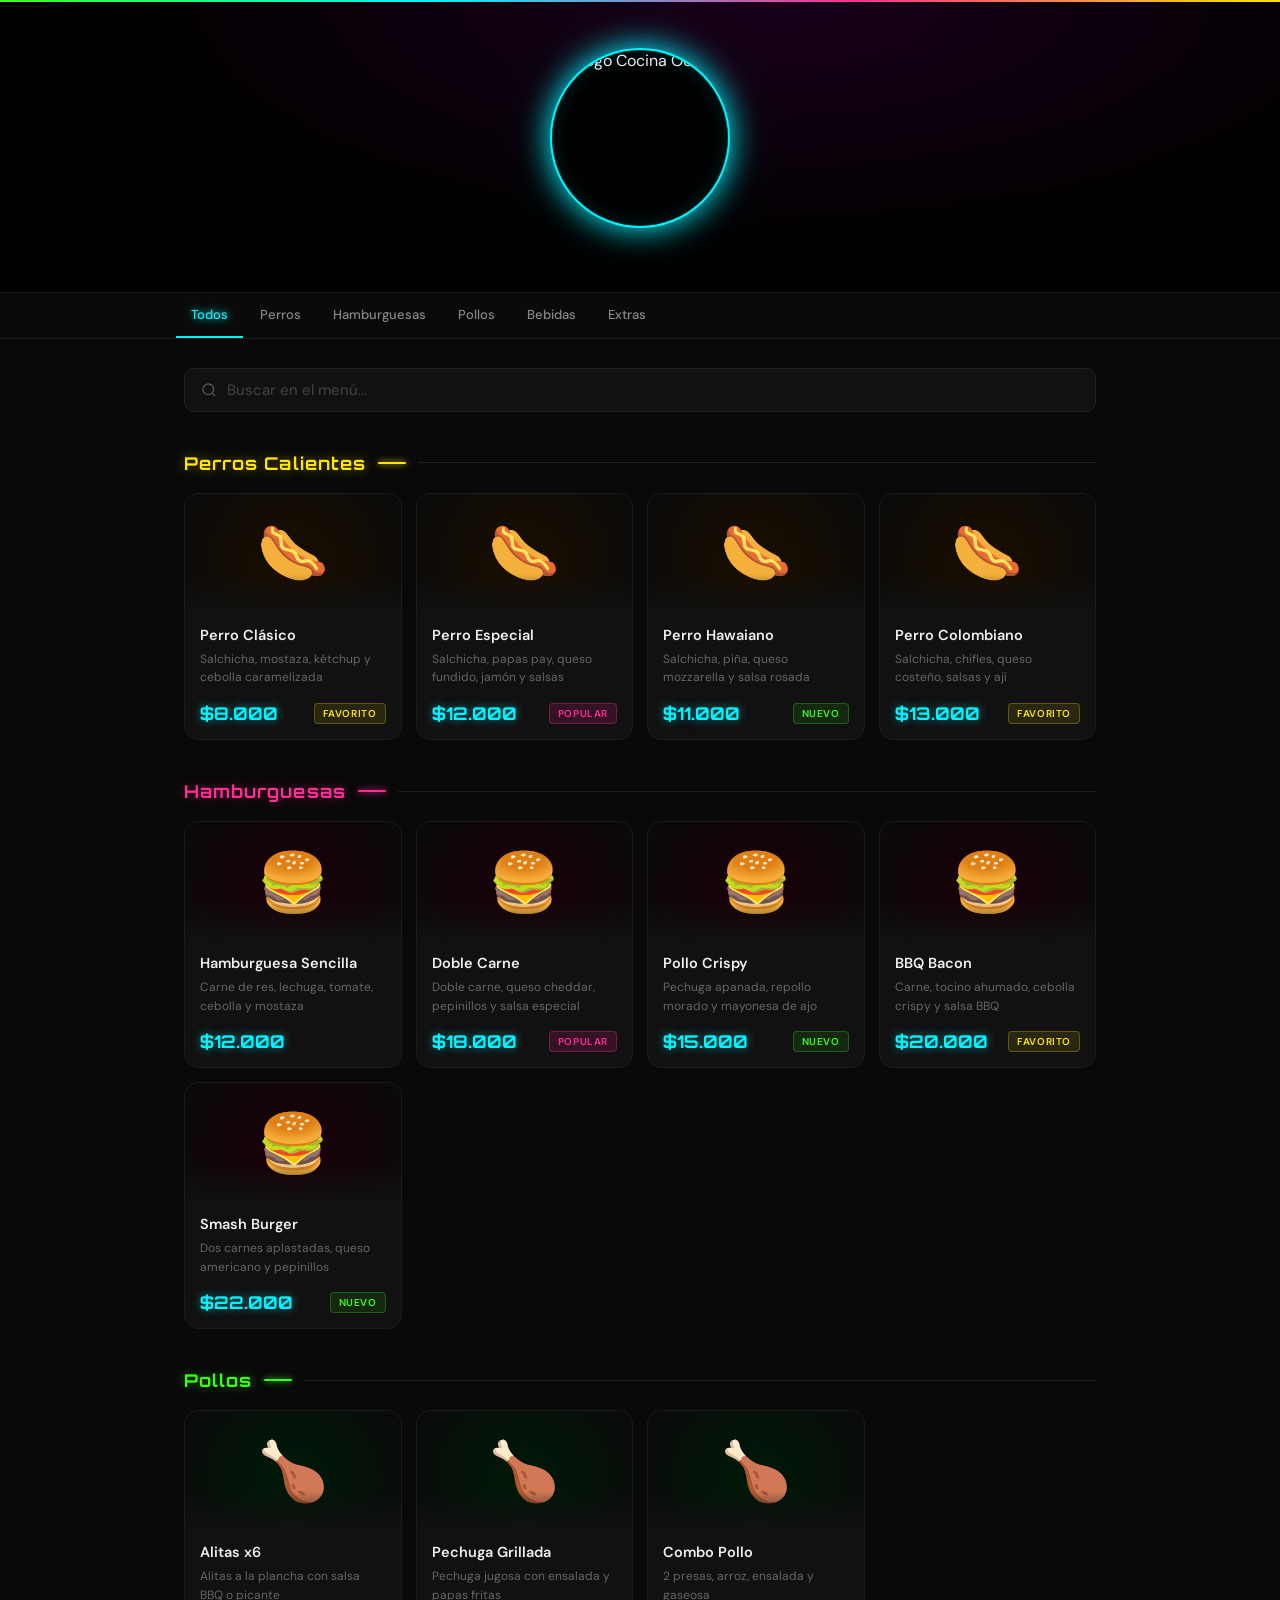
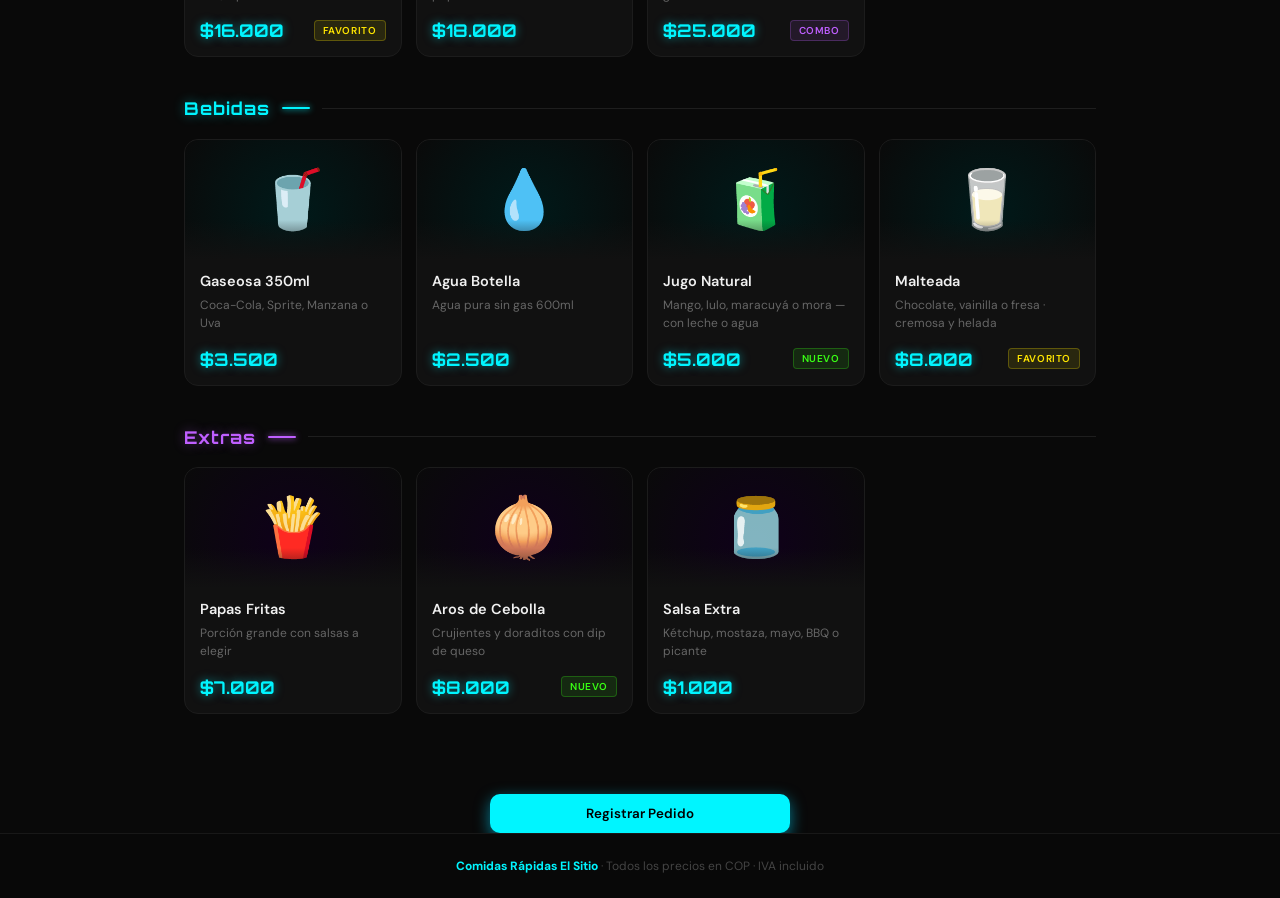
==== index.html @ 8270b906 "Add files via upload" ====
<!DOCTYPE html>
<html lang="es">
<head>
<meta charset="UTF-8"/>
<meta name="viewport" content="width=device-width, initial-scale=1.0"/>
<title>Comidas Rápidas El Sitio</title>
<link href="https://fonts.googleapis.com/css2?family=Orbitron:wght@700;900&family=DM+Sans:wght@400;500;600&display=swap" rel="stylesheet"/>
<style>
*,*::before,*::after{box-sizing:border-box;margin:0;padding:0;}
:root{
--bg:#090909;
--card:#111111;
--card2:#161616;
--green:#39FF14;
--cyan:#00F5FF;
--pink:#FF2D95;
--yellow:#FFE600;
--white:#F0F0F0;
--muted:#888;
--border:#222;
}
body{
font-family:'DM Sans',sans-serif;
background:var(--bg);
color:var(--white);
min-height:100vh;
}
/* ── HERO ── */
header{
background:radial-gradient(ellipse at 60% 0%,#1a001a 0%,#000 60%);
padding:3rem 2rem 2.5rem;
text-align:center;
position:relative;
overflow:hidden;
border-bottom:1px solid #1a1a1a;
}
header::before{
content:'';
position:absolute;
top:0;left:0;right:0;
height:2px;
background:linear-gradient(90deg,var(--green),var(--cyan),var(--pink),var(--yellow));
}
/* LOGO CIRCLE */
.logo-wrap{
width:180px;height:180px;
border-radius:50%;
background:#000;
border:2.5px solid var(--cyan);
box-shadow:0 0 30px var(--cyan),0 0 60px rgba(0,245,255,.15),inset 0 0 30px rgba(0,245,255,.05);
margin:0 auto 1.5rem;
display:flex;align-items:center;justify-content:center;
position:relative;
overflow:hidden;
}
.logo-wrap::after{
content:'';
position:absolute;inset:0;
border-radius:50%;
border:1px solid rgba(0,245,255,.2);
box-shadow:inset 0 0 20px rgba(0,245,255,.08);
}
.logo-inner{
padding:18px;
text-align:center;
}
.logo-top{
font-family:'Orbitron',sans-serif;
font-size:.6rem;
letter-spacing:.18em;
text-transform:uppercase;
color:var(--green);
text-shadow:0 0 8px var(--green);
line-height:1.4;
}
.logo-rapidas{
font-family:'Orbitron',sans-serif;
font-size:.6rem;
letter-spacing:.15em;
color:var(--cyan);
text-shadow:0 0 8px var(--cyan);
}
.logo-main{
font-family:'Orbitron',sans-serif;
font-size:1.15rem;
font-weight:900;
color:var(--pink);
text-shadow:0 0 12px var(--pink),0 0 24px rgba(255,45,149,.4);
letter-spacing:.04em;
line-height:1.2;
margin-top:4px;
}
.logo-burger{font-size:1.5rem;margin-top:2px;}
.hero-tagline{
font-size:13px;
color:var(--muted);
letter-spacing:.1em;
text-transform:uppercase;
margin-bottom:1rem;
}
.hero-tagline span{color:var(--yellow);text-shadow:0 0 8px var(--yellow);}
.neon-line{
width:120px;height:2px;
background:linear-gradient(90deg,transparent,var(--cyan),transparent);
box-shadow:0 0 8px var(--cyan);
margin:.8rem auto;
}
/* ── NAV ── */
nav{
background:#0a0a0a;
border-bottom:1px solid #1d1d1d;
position:sticky;top:0;z-index:100;
}
.nav-inner{
max-width:960px;margin:0 auto;
padding:0 1rem;
display:flex;gap:2px;
overflow-x:auto;scrollbar-width:none;
}
.nav-inner::-webkit-scrollbar{display:none;}
.filter-btn{
flex-shrink:0;
background:none;border:none;
color:var(--muted);
font-family:'DM Sans',sans-serif;
font-size:13px;font-weight:500;
padding:13px 15px;
cursor:pointer;
border-bottom:2px solid transparent;
transition:all .2s;white-space:nowrap;
}
.filter-btn:hover{color:var(--white);}
.filter-btn.active{color:var(--cyan);border-bottom-color:var(--cyan);text-shadow:0 0 8px var(--cyan);}
/* ── SEARCH ── */
.search-wrap{
max-width:960px;margin:1.8rem auto 0;padding:0 1.5rem;
}
.search-box{
display:flex;align-items:center;gap:10px;
background:var(--card);
border:1px solid #222;
border-radius:10px;padding:11px 16px;
transition:border-color .2s;
}
.search-box:focus-within{border-color:var(--cyan);box-shadow:0 0 12px rgba(0,245,255,.1);}
.search-box svg{color:#555;flex-shrink:0;}
.search-box input{
border:none;outline:none;
background:transparent;
font-family:'DM Sans',sans-serif;
font-size:15px;color:var(--white);width:100%;
}
.search-box input::placeholder{color:#444;}
/* ── MAIN ── */
.main{
max-width:960px;margin:1.5rem auto 5rem;padding:0 1.5rem;
}
.section-title{
font-family:'Orbitron',sans-serif;
font-size:1.1rem;font-weight:700;
letter-spacing:.06em;
color:var(--white);
margin:2.5rem 0 1.2rem;
display:flex;align-items:center;gap:12px;
}
.section-title::after{content:'';flex:1;height:1px;background:#1e1e1e;}
.section-title .line-accent{
display:inline-block;width:28px;height:2px;
box-shadow:0 0 6px currentColor;
border-radius:2px;
}
.grid{
display:grid;
grid-template-columns:repeat(auto-fill,minmax(210px,1fr));
gap:14px;
}
/* ── CARD ── */
.card{
background:var(--card);
border:1px solid #1c1c1c;
border-radius:14px;
overflow:hidden;
display:flex;flex-direction:column;
transition:transform .2s,border-color .25s,box-shadow .25s;
animation:fadeUp .4s ease both;
}
.card:hover{
transform:translateY(-5px);
border-color:#333;
box-shadow:0 16px 40px rgba(0,0,0,.5);
}
.card-img{
height:120px;
display:flex;align-items:center;justify-content:center;
font-size:3.6rem;
user-select:none;
position:relative;
overflow:hidden;
}
.card-img::after{
content:'';
position:absolute;bottom:0;left:0;right:0;height:40px;
background:linear-gradient(transparent,var(--card));
}
/* categoría → color del glow y acento */
.cat-perro .card-img{background:radial-gradient(circle at 50% 60%,#1a0f00,#0a0a0a);}
.cat-perro .card:hover{border-color:#FFB300;box-shadow:0 16px 40px rgba(255,179,0,.08);}
.cat-perro .cat-dot,.cat-perro .section-title .line-accent{background:var(--yellow);color:var(--yellow);}
.cat-perro .section-title{color:var(--yellow);text-shadow:0 0 12px rgba(255,230,0,.4);}
.cat-hamburguesa .card-img{background:radial-gradient(circle at 50% 60%,#1a0008,#0a0a0a);}
.cat-hamburguesa .card:hover{border-color:var(--pink);box-shadow:0 16px 40px rgba(255,45,149,.08);}
.cat-hamburguesa .section-title{color:var(--pink);text-shadow:0 0 12px rgba(255,45,149,.4);}
.cat-hamburguesa .section-title .line-accent{background:var(--pink);color:var(--pink);}
.cat-pollo .card-img{background:radial-gradient(circle at 50% 60%,#001a08,#0a0a0a);}
.cat-pollo .card:hover{border-color:var(--green);box-shadow:0 16px 40px rgba(57,255,20,.08);}
.cat-pollo .section-title{color:var(--green);text-shadow:0 0 12px rgba(57,255,20,.4);}
.cat-pollo .section-title .line-accent{background:var(--green);color:var(--green);}
.cat-bebida .card-img{background:radial-gradient(circle at 50% 60%,#001a1a,#0a0a0a);}
.cat-bebida .card:hover{border-color:var(--cyan);box-shadow:0 16px 40px rgba(0,245,255,.08);}
.cat-bebida .section-title{color:var(--cyan);text-shadow:0 0 12px rgba(0,245,255,.4);}
.cat-bebida .section-title .line-accent{background:var(--cyan);color:var(--cyan);}
.cat-extra .card-img{background:radial-gradient(circle at 50% 60%,#0f001a,#0a0a0a);}
.cat-extra .card:hover{border-color:#bf5fff;box-shadow:0 16px 40px rgba(191,95,255,.08);}
.cat-extra .section-title{color:#bf5fff;text-shadow:0 0 12px rgba(191,95,255,.4);}
.cat-extra .section-title .line-accent{background:#bf5fff;color:#bf5fff;}
.card-body{padding:12px 15px 15px;flex:1;display:flex;flex-direction:column;gap:5px;}
.card-name{font-weight:600;font-size:14.5px;color:var(--white);line-height:1.3;}
.card-desc{font-size:12px;color:#666;line-height:1.55;flex:1;}
.card-footer{display:flex;align-items:center;justify-content:space-between;margin-top:10px;}
.card-price{
font-family:'Orbitron',sans-serif;
font-size:1.1rem;font-weight:700;
color:var(--cyan);
text-shadow:0 0 10px rgba(0,245,255,.5);
}
.card-tag{
font-size:10px;font-weight:600;
padding:3px 8px;border-radius:4px;
letter-spacing:.06em;text-transform:uppercase;
}
.tag-hot {background:rgba(255,45,149,.15);color:var(--pink);border:1px solid rgba(255,45,149,.3);}
.tag-new {background:rgba(57,255,20,.1);color:var(--green);border:1px solid rgba(57,255,20,.25);}
.tag-best{background:rgba(255,230,0,.1);color:var(--yellow);border:1px solid rgba(255,230,0,.25);}
.tag-combo{background:rgba(191,95,255,.1);color:#bf5fff;border:1px solid rgba(191,95,255,.25);}
/* ── EMPTY ── */
.empty{display:none;text-align:center;padding:4rem 1rem;}
.empty p{margin-top:8px;font-size:14px;color:var(--muted);}
/* ── FOOTER ── */
footer{
background:#080808;
border-top:1px solid #181818;
text-align:center;
padding:1.5rem;
font-size:12px;color:#444;
}
footer strong{color:var(--cyan);}
@keyframes fadeUp{
from{opacity:0;transform:translateY(14px);}
to{opacity:1;transform:translateY(0);}
}
</style>
</head>
<body>
<!-- HERO -->
<header>
<img src="logo.png" alt="Logo Cocina Oculta" width = "120" class="logo-wrap">
</header>
<!-- FILTROS -->
<nav>
<div class="nav-inner">
<button class="filter-btn active" data-cat="todos">Todos</button>
<button class="filter-btn" data-cat="perro">Perros</button>
<button class="filter-btn" data-cat="hamburguesa">Hamburguesas</button>
<button class="filter-btn" data-cat="pollo">Pollos</button>
<button class="filter-btn" data-cat="bebida">Bebidas</button>
<button class="filter-btn" data-cat="extra">Extras</button>
</div>
</nav>
<!-- BUSCADOR -->
<div class="search-wrap">
<div class="search-box">
<svg width="16" height="16" viewBox="0 0 24 24" fill="none" stroke="currentColor" stroke-width="2"><circle cx="11" cy="11" r="8"/><path d="m21 21-4.35-4.35"/></svg>
<input id="searchInput" type="text" placeholder="Buscar en el menú..."/>
</div>
</div>
<main class="main" id="menuMain"></main>
<div class="empty" id="emptyState"><div style="font-size:3rem">😕</div><p id="emptyMsg"></p></div>
<div class="pedido" style="
display: flex;
justify-content: center;
margin: 0 auto;
background-color: #00F5FF;
padding: 3px;
border-radius: 10px;
width: 300px;
box-shadow: 0 5px 15px rgba(3, 197, 231, 0.63);">
<input type="button" value="Registrar Pedido" onclick="window.location.href='pedido.html'" style="
background: #00F5FF;
border: none;
color: #000;
font-weight: 600;
padding: 8px 20px;
cursor: pointer;
font-family: 'DM Sans', sans-serif;
width: 100%;
border-radius: 8px;
">
</div>
<footer><strong>Comidas Rápidas El Sitio</strong> · Todos los precios en COP · IVA incluido</footer>
<script>
const productos = [
{cat:"perro", nombre:"Perro Clásico", desc:"Salchicha, mostaza, kétchup y cebolla caramelizada", precio:8000, emoji:"🌭", tag:"best"},
{cat:"perro", nombre:"Perro Especial", desc:"Salchicha, papas pay, queso fundido, jamón y salsas", precio:12000, emoji:"🌭", tag:"hot"},
{cat:"perro", nombre:"Perro Hawaiano", desc:"Salchicha, piña, queso mozzarella y salsa rosada", precio:11000, emoji:"🌭", tag:"new"},
{cat:"perro", nombre:"Perro Colombiano", desc:"Salchicha, chifles, queso costeño, salsas y ají", precio:13000, emoji:"🌭", tag:"best"},
{cat:"hamburguesa", nombre:"Hamburguesa Sencilla", desc:"Carne de res, lechuga, tomate, cebolla y mostaza", precio:12000, emoji:"🍔", tag:""},
{cat:"hamburguesa", nombre:"Doble Carne", desc:"Doble carne, queso cheddar, pepinillos y salsa especial",precio:18000, emoji:"🍔", tag:"hot"},
{cat:"hamburguesa", nombre:"Pollo Crispy", desc:"Pechuga apanada, repollo morado y mayonesa de ajo", precio:15000, emoji:"🍔", tag:"new"},
{cat:"hamburguesa", nombre:"BBQ Bacon", desc:"Carne, tocino ahumado, cebolla crispy y salsa BBQ", precio:20000, emoji:"🍔", tag:"best"},
{cat:"hamburguesa", nombre:"Smash Burger", desc:"Dos carnes aplastadas, queso americano y pepinillos", precio:22000, emoji:"🍔", tag:"new"},
{cat:"pollo", nombre:"Alitas x6", desc:"Alitas a la plancha con salsa BBQ o picante", precio:16000, emoji:"🍗", tag:"best"},
{cat:"pollo", nombre:"Pechuga Grillada", desc:"Pechuga jugosa con ensalada y papas fritas", precio:18000, emoji:"🍗", tag:""},
{cat:"pollo", nombre:"Combo Pollo", desc:"2 presas, arroz, ensalada y gaseosa", precio:25000, emoji:"🍗", tag:"combo"},
{cat:"bebida", nombre:"Gaseosa 350ml", desc:"Coca-Cola, Sprite, Manzana o Uva", precio:3500, emoji:"🥤", tag:""},
{cat:"bebida", nombre:"Agua Botella", desc:"Agua pura sin gas 600ml", precio:2500, emoji:"💧", tag:""},
{cat:"bebida", nombre:"Jugo Natural", desc:"Mango, lulo, maracuyá o mora — con leche o agua", precio:5000, emoji:"🧃", tag:"new"},
{cat:"bebida", nombre:"Malteada", desc:"Chocolate, vainilla o fresa · cremosa y helada", precio:8000, emoji:"🥛", tag:"best"},
{cat:"extra", nombre:"Papas Fritas", desc:"Porción grande con salsas a elegir", precio:7000, emoji:"🍟", tag:""},
{cat:"extra", nombre:"Aros de Cebolla", desc:"Crujientes y doraditos con dip de queso", precio:8000, emoji:"🧅", tag:"new"},
{cat:"extra", nombre:"Salsa Extra", desc:"Kétchup, mostaza, mayo, BBQ o picante", precio:1000, emoji:"🫙", tag:""},
];
const catMeta={
perro: {label:"Perros Calientes"},
hamburguesa:{label:"Hamburguesas"},
pollo: {label:"Pollos"},
bebida: {label:"Bebidas"},
extra: {label:"Extras"},
};
const tagLabels={hot:"Popular",new:"Nuevo",best:"Favorito",combo:"Combo"};
function fmt(n){return"$"+n.toLocaleString("es-CO");}
function highlight(text,q){
if(!q)return text;
const re=new RegExp(`(${q.replace(/[.*+?^${}()|[\]\\]/g,"\\$&")})`,"gi");
return text.replace(re,'<mark style="background:#FFE600;color:#000;border-radius:2px;padding:0 2px;">$1</mark>');
}
function renderMenu(lista,query){
const main=document.getElementById("menuMain");
const empty=document.getElementById("emptyState");
main.innerHTML="";
if(!lista.length){
empty.style.display="block";
document.getElementById("emptyMsg").textContent=query?`No encontramos "${query}" en el menú.`:"Sin productos.";
return;
}
empty.style.display="none";
const grupos={};
lista.forEach(p=>{if(!grupos[p.cat])grupos[p.cat]=[];grupos[p.cat].push(p);});
let delay=0;
Object.keys(grupos).forEach(cat=>{
const sec=document.createElement("div");
sec.className=`cat-${cat}`;
const title=document.createElement("h2");
title.className="section-title";
title.innerHTML=`${catMeta[cat].label}<span class="line-accent"></span>`;
sec.appendChild(title);
const grid=document.createElement("div");
grid.className="grid";
grupos[cat].forEach(p=>{
const card=document.createElement("div");
card.className="card";
card.style.animationDelay=(delay*55)+"ms";
delay++;
const tagHtml=p.tag&&tagLabels[p.tag]?`<span class="card-tag tag-${p.tag}">${tagLabels[p.tag]}</span>`:"";
card.innerHTML=`
<div class="card-img">${p.emoji}</div>
<div class="card-body">
<div class="card-name">${highlight(p.nombre,query)}</div>
<div class="card-desc">${p.desc}</div>
<div class="card-footer">
<span class="card-price">${fmt(p.precio)}</span>
${tagHtml}
</div>
</div>`;
grid.appendChild(card);
});
sec.appendChild(grid);
main.appendChild(sec);
});
}
let currentCat="todos",currentQuery="";
function applyFilters(){
let lista=productos;
if(currentCat!=="todos")lista=lista.filter(p=>p.cat===currentCat);
if(currentQuery)lista=lista.filter(p=>
p.nombre.toLowerCase().includes(currentQuery)||
p.desc.toLowerCase().includes(currentQuery)
);
renderMenu(lista,currentQuery);
}
document.querySelectorAll(".filter-btn").forEach(btn=>{
btn.addEventListener("click",()=>{
document.querySelectorAll(".filter-btn").forEach(b=>b.classList.remove("active"));
btn.classList.add("active");
currentCat=btn.dataset.cat;
applyFilters();
});
});
document.getElementById("searchInput").addEventListener("input",function(){
currentQuery=this.value.trim().toLowerCase();
applyFilters();
});
applyFilters();
</script>
</body>
</html>
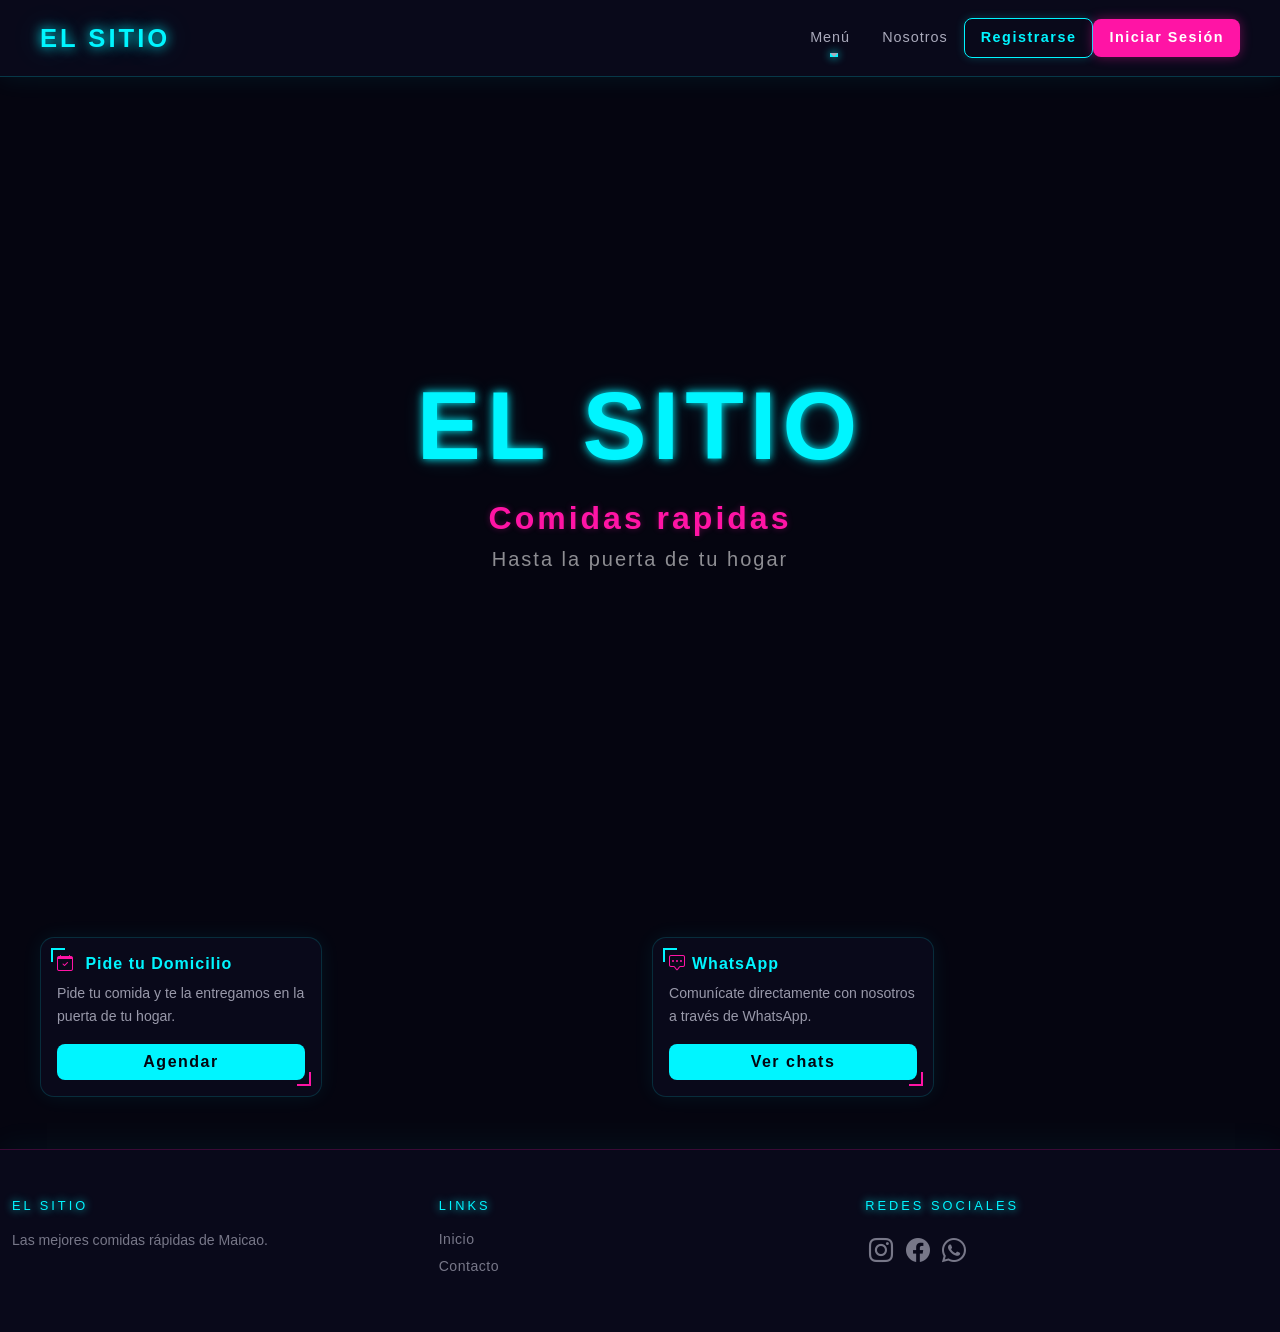
==== commit 6217e074: "Add files via upload" ====
--- a/index.html
+++ b/index.html
@@ -1,415 +1,145 @@
 <!DOCTYPE html>
-<html lang="es">
+<html lang="en">
 <head>
-<meta charset="UTF-8"/>
-<meta name="viewport" content="width=device-width, initial-scale=1.0"/>
-<title>Comidas Rápidas El Sitio</title>
-<link href="https://fonts.googleapis.com/css2?family=Orbitron:wght@700;900&family=DM+Sans:wght@400;500;600&display=swap" rel="stylesheet"/>
-<style>
-*,*::before,*::after{box-sizing:border-box;margin:0;padding:0;}
-:root{
---bg:#090909;
---card:#111111;
---card2:#161616;
---green:#39FF14;
---cyan:#00F5FF;
---pink:#FF2D95;
---yellow:#FFE600;
---white:#F0F0F0;
---muted:#888;
---border:#222;
-}
-body{
-font-family:'DM Sans',sans-serif;
-background:var(--bg);
-color:var(--white);
-min-height:100vh;
-}
-/* ── HERO ── */
-header{
-background:radial-gradient(ellipse at 60% 0%,#1a001a 0%,#000 60%);
-padding:3rem 2rem 2.5rem;
-text-align:center;
-position:relative;
-overflow:hidden;
-border-bottom:1px solid #1a1a1a;
-}
-header::before{
-content:'';
-position:absolute;
-top:0;left:0;right:0;
-height:2px;
-background:linear-gradient(90deg,var(--green),var(--cyan),var(--pink),var(--yellow));
-}
-/* LOGO CIRCLE */
-.logo-wrap{
-width:180px;height:180px;
-border-radius:50%;
-background:#000;
-border:2.5px solid var(--cyan);
-box-shadow:0 0 30px var(--cyan),0 0 60px rgba(0,245,255,.15),inset 0 0 30px rgba(0,245,255,.05);
-margin:0 auto 1.5rem;
-display:flex;align-items:center;justify-content:center;
-position:relative;
-overflow:hidden;
-}
-.logo-wrap::after{
-content:'';
-position:absolute;inset:0;
-border-radius:50%;
-border:1px solid rgba(0,245,255,.2);
-box-shadow:inset 0 0 20px rgba(0,245,255,.08);
-}
-.logo-inner{
-padding:18px;
-text-align:center;
-}
-.logo-top{
-font-family:'Orbitron',sans-serif;
-font-size:.6rem;
-letter-spacing:.18em;
-text-transform:uppercase;
-color:var(--green);
-text-shadow:0 0 8px var(--green);
-line-height:1.4;
-}
-.logo-rapidas{
-font-family:'Orbitron',sans-serif;
-font-size:.6rem;
-letter-spacing:.15em;
-color:var(--cyan);
-text-shadow:0 0 8px var(--cyan);
-}
-.logo-main{
-font-family:'Orbitron',sans-serif;
-font-size:1.15rem;
-font-weight:900;
-color:var(--pink);
-text-shadow:0 0 12px var(--pink),0 0 24px rgba(255,45,149,.4);
-letter-spacing:.04em;
-line-height:1.2;
-margin-top:4px;
-}
-.logo-burger{font-size:1.5rem;margin-top:2px;}
-.hero-tagline{
-font-size:13px;
-color:var(--muted);
-letter-spacing:.1em;
-text-transform:uppercase;
-margin-bottom:1rem;
-}
-.hero-tagline span{color:var(--yellow);text-shadow:0 0 8px var(--yellow);}
-.neon-line{
-width:120px;height:2px;
-background:linear-gradient(90deg,transparent,var(--cyan),transparent);
-box-shadow:0 0 8px var(--cyan);
-margin:.8rem auto;
-}
-/* ── NAV ── */
-nav{
-background:#0a0a0a;
-border-bottom:1px solid #1d1d1d;
-position:sticky;top:0;z-index:100;
-}
-.nav-inner{
-max-width:960px;margin:0 auto;
-padding:0 1rem;
-display:flex;gap:2px;
-overflow-x:auto;scrollbar-width:none;
-}
-.nav-inner::-webkit-scrollbar{display:none;}
-.filter-btn{
-flex-shrink:0;
-background:none;border:none;
-color:var(--muted);
-font-family:'DM Sans',sans-serif;
-font-size:13px;font-weight:500;
-padding:13px 15px;
-cursor:pointer;
-border-bottom:2px solid transparent;
-transition:all .2s;white-space:nowrap;
-}
-.filter-btn:hover{color:var(--white);}
-.filter-btn.active{color:var(--cyan);border-bottom-color:var(--cyan);text-shadow:0 0 8px var(--cyan);}
-/* ── SEARCH ── */
-.search-wrap{
-max-width:960px;margin:1.8rem auto 0;padding:0 1.5rem;
-}
-.search-box{
-display:flex;align-items:center;gap:10px;
-background:var(--card);
-border:1px solid #222;
-border-radius:10px;padding:11px 16px;
-transition:border-color .2s;
-}
-.search-box:focus-within{border-color:var(--cyan);box-shadow:0 0 12px rgba(0,245,255,.1);}
-.search-box svg{color:#555;flex-shrink:0;}
-.search-box input{
-border:none;outline:none;
-background:transparent;
-font-family:'DM Sans',sans-serif;
-font-size:15px;color:var(--white);width:100%;
-}
-.search-box input::placeholder{color:#444;}
-/* ── MAIN ── */
-.main{
-max-width:960px;margin:1.5rem auto 5rem;padding:0 1.5rem;
-}
-.section-title{
-font-family:'Orbitron',sans-serif;
-font-size:1.1rem;font-weight:700;
-letter-spacing:.06em;
-color:var(--white);
-margin:2.5rem 0 1.2rem;
-display:flex;align-items:center;gap:12px;
-}
-.section-title::after{content:'';flex:1;height:1px;background:#1e1e1e;}
-.section-title .line-accent{
-display:inline-block;width:28px;height:2px;
-box-shadow:0 0 6px currentColor;
-border-radius:2px;
-}
-.grid{
-display:grid;
-grid-template-columns:repeat(auto-fill,minmax(210px,1fr));
-gap:14px;
-}
-/* ── CARD ── */
-.card{
-background:var(--card);
-border:1px solid #1c1c1c;
-border-radius:14px;
-overflow:hidden;
-display:flex;flex-direction:column;
-transition:transform .2s,border-color .25s,box-shadow .25s;
-animation:fadeUp .4s ease both;
-}
-.card:hover{
-transform:translateY(-5px);
-border-color:#333;
-box-shadow:0 16px 40px rgba(0,0,0,.5);
-}
-.card-img{
-height:120px;
-display:flex;align-items:center;justify-content:center;
-font-size:3.6rem;
-user-select:none;
-position:relative;
-overflow:hidden;
-}
-.card-img::after{
-content:'';
-position:absolute;bottom:0;left:0;right:0;height:40px;
-background:linear-gradient(transparent,var(--card));
-}
-/* categoría → color del glow y acento */
-.cat-perro .card-img{background:radial-gradient(circle at 50% 60%,#1a0f00,#0a0a0a);}
-.cat-perro .card:hover{border-color:#FFB300;box-shadow:0 16px 40px rgba(255,179,0,.08);}
-.cat-perro .cat-dot,.cat-perro .section-title .line-accent{background:var(--yellow);color:var(--yellow);}
-.cat-perro .section-title{color:var(--yellow);text-shadow:0 0 12px rgba(255,230,0,.4);}
-.cat-hamburguesa .card-img{background:radial-gradient(circle at 50% 60%,#1a0008,#0a0a0a);}
-.cat-hamburguesa .card:hover{border-color:var(--pink);box-shadow:0 16px 40px rgba(255,45,149,.08);}
-.cat-hamburguesa .section-title{color:var(--pink);text-shadow:0 0 12px rgba(255,45,149,.4);}
-.cat-hamburguesa .section-title .line-accent{background:var(--pink);color:var(--pink);}
-.cat-pollo .card-img{background:radial-gradient(circle at 50% 60%,#001a08,#0a0a0a);}
-.cat-pollo .card:hover{border-color:var(--green);box-shadow:0 16px 40px rgba(57,255,20,.08);}
-.cat-pollo .section-title{color:var(--green);text-shadow:0 0 12px rgba(57,255,20,.4);}
-.cat-pollo .section-title .line-accent{background:var(--green);color:var(--green);}
-.cat-bebida .card-img{background:radial-gradient(circle at 50% 60%,#001a1a,#0a0a0a);}
-.cat-bebida .card:hover{border-color:var(--cyan);box-shadow:0 16px 40px rgba(0,245,255,.08);}
-.cat-bebida .section-title{color:var(--cyan);text-shadow:0 0 12px rgba(0,245,255,.4);}
-.cat-bebida .section-title .line-accent{background:var(--cyan);color:var(--cyan);}
-.cat-extra .card-img{background:radial-gradient(circle at 50% 60%,#0f001a,#0a0a0a);}
-.cat-extra .card:hover{border-color:#bf5fff;box-shadow:0 16px 40px rgba(191,95,255,.08);}
-.cat-extra .section-title{color:#bf5fff;text-shadow:0 0 12px rgba(191,95,255,.4);}
-.cat-extra .section-title .line-accent{background:#bf5fff;color:#bf5fff;}
-.card-body{padding:12px 15px 15px;flex:1;display:flex;flex-direction:column;gap:5px;}
-.card-name{font-weight:600;font-size:14.5px;color:var(--white);line-height:1.3;}
-.card-desc{font-size:12px;color:#666;line-height:1.55;flex:1;}
-.card-footer{display:flex;align-items:center;justify-content:space-between;margin-top:10px;}
-.card-price{
-font-family:'Orbitron',sans-serif;
-font-size:1.1rem;font-weight:700;
-color:var(--cyan);
-text-shadow:0 0 10px rgba(0,245,255,.5);
-}
-.card-tag{
-font-size:10px;font-weight:600;
-padding:3px 8px;border-radius:4px;
-letter-spacing:.06em;text-transform:uppercase;
-}
-.tag-hot {background:rgba(255,45,149,.15);color:var(--pink);border:1px solid rgba(255,45,149,.3);}
-.tag-new {background:rgba(57,255,20,.1);color:var(--green);border:1px solid rgba(57,255,20,.25);}
-.tag-best{background:rgba(255,230,0,.1);color:var(--yellow);border:1px solid rgba(255,230,0,.25);}
-.tag-combo{background:rgba(191,95,255,.1);color:#bf5fff;border:1px solid rgba(191,95,255,.25);}
-/* ── EMPTY ── */
-.empty{display:none;text-align:center;padding:4rem 1rem;}
-.empty p{margin-top:8px;font-size:14px;color:var(--muted);}
-/* ── FOOTER ── */
-footer{
-background:#080808;
-border-top:1px solid #181818;
-text-align:center;
-padding:1.5rem;
-font-size:12px;color:#444;
-}
-footer strong{color:var(--cyan);}
-@keyframes fadeUp{
-from{opacity:0;transform:translateY(14px);}
-to{opacity:1;transform:translateY(0);}
-}
-</style>
+    <meta charset="UTF-8">
+    <meta name="viewport" content="width=device-width, initial-scale=1.0">
+        <link href="https://cdn.jsdelivr.net/npm/bootstrap@5.3.3/dist/css/bootstrap.min.css" rel="stylesheet">
+            <link rel="stylesheet" href="https://cdn.jsdelivr.net/npm/bootstrap-icons@1.11.3/font/bootstrap-icons.min.css">
+            <link rel="stylesheet" href="nosotros.css">
+
+
+    <title>Nosotros</title>
 </head>
 <body>
-<!-- HERO -->
-<header>
-<img src="logo.png" alt="Logo Cocina Oculta" width = "120" class="logo-wrap">
-</header>
-<!-- FILTROS -->
-<nav>
-<div class="nav-inner">
-<button class="filter-btn active" data-cat="todos">Todos</button>
-<button class="filter-btn" data-cat="perro">Perros</button>
-<button class="filter-btn" data-cat="hamburguesa">Hamburguesas</button>
-<button class="filter-btn" data-cat="pollo">Pollos</button>
-<button class="filter-btn" data-cat="bebida">Bebidas</button>
-<button class="filter-btn" data-cat="extra">Extras</button>
-</div>
-</nav>
-<!-- BUSCADOR -->
-<div class="search-wrap">
-<div class="search-box">
-<svg width="16" height="16" viewBox="0 0 24 24" fill="none" stroke="currentColor" stroke-width="2"><circle cx="11" cy="11" r="8"/><path d="m21 21-4.35-4.35"/></svg>
-<input id="searchInput" type="text" placeholder="Buscar en el menú..."/>
-</div>
-</div>
-<main class="main" id="menuMain"></main>
-<div class="empty" id="emptyState"><div style="font-size:3rem">😕</div><p id="emptyMsg"></p></div>
-<div class="pedido" style="
-display: flex;
-justify-content: center;
-margin: 0 auto;
-background-color: #00F5FF;
-padding: 3px;
-border-radius: 10px;
-width: 300px;
-box-shadow: 0 5px 15px rgba(3, 197, 231, 0.63);">
-<input type="button" value="Registrar Pedido" onclick="window.location.href='pedido.html'" style="
-background: #00F5FF;
-border: none;
-color: #000;
-font-weight: 600;
-padding: 8px 20px;
-cursor: pointer;
-font-family: 'DM Sans', sans-serif;
-width: 100%;
-border-radius: 8px;
-">
-</div>
-<footer><strong>Comidas Rápidas El Sitio</strong> · Todos los precios en COP · IVA incluido</footer>
-<script>
-const productos = [
-{cat:"perro", nombre:"Perro Clásico", desc:"Salchicha, mostaza, kétchup y cebolla caramelizada", precio:8000, emoji:"🌭", tag:"best"},
-{cat:"perro", nombre:"Perro Especial", desc:"Salchicha, papas pay, queso fundido, jamón y salsas", precio:12000, emoji:"🌭", tag:"hot"},
-{cat:"perro", nombre:"Perro Hawaiano", desc:"Salchicha, piña, queso mozzarella y salsa rosada", precio:11000, emoji:"🌭", tag:"new"},
-{cat:"perro", nombre:"Perro Colombiano", desc:"Salchicha, chifles, queso costeño, salsas y ají", precio:13000, emoji:"🌭", tag:"best"},
-{cat:"hamburguesa", nombre:"Hamburguesa Sencilla", desc:"Carne de res, lechuga, tomate, cebolla y mostaza", precio:12000, emoji:"🍔", tag:""},
-{cat:"hamburguesa", nombre:"Doble Carne", desc:"Doble carne, queso cheddar, pepinillos y salsa especial",precio:18000, emoji:"🍔", tag:"hot"},
-{cat:"hamburguesa", nombre:"Pollo Crispy", desc:"Pechuga apanada, repollo morado y mayonesa de ajo", precio:15000, emoji:"🍔", tag:"new"},
-{cat:"hamburguesa", nombre:"BBQ Bacon", desc:"Carne, tocino ahumado, cebolla crispy y salsa BBQ", precio:20000, emoji:"🍔", tag:"best"},
-{cat:"hamburguesa", nombre:"Smash Burger", desc:"Dos carnes aplastadas, queso americano y pepinillos", precio:22000, emoji:"🍔", tag:"new"},
-{cat:"pollo", nombre:"Alitas x6", desc:"Alitas a la plancha con salsa BBQ o picante", precio:16000, emoji:"🍗", tag:"best"},
-{cat:"pollo", nombre:"Pechuga Grillada", desc:"Pechuga jugosa con ensalada y papas fritas", precio:18000, emoji:"🍗", tag:""},
-{cat:"pollo", nombre:"Combo Pollo", desc:"2 presas, arroz, ensalada y gaseosa", precio:25000, emoji:"🍗", tag:"combo"},
-{cat:"bebida", nombre:"Gaseosa 350ml", desc:"Coca-Cola, Sprite, Manzana o Uva", precio:3500, emoji:"🥤", tag:""},
-{cat:"bebida", nombre:"Agua Botella", desc:"Agua pura sin gas 600ml", precio:2500, emoji:"💧", tag:""},
-{cat:"bebida", nombre:"Jugo Natural", desc:"Mango, lulo, maracuyá o mora — con leche o agua", precio:5000, emoji:"🧃", tag:"new"},
-{cat:"bebida", nombre:"Malteada", desc:"Chocolate, vainilla o fresa · cremosa y helada", precio:8000, emoji:"🥛", tag:"best"},
-{cat:"extra", nombre:"Papas Fritas", desc:"Porción grande con salsas a elegir", precio:7000, emoji:"🍟", tag:""},
-{cat:"extra", nombre:"Aros de Cebolla", desc:"Crujientes y doraditos con dip de queso", precio:8000, emoji:"🧅", tag:"new"},
-{cat:"extra", nombre:"Salsa Extra", desc:"Kétchup, mostaza, mayo, BBQ o picante", precio:1000, emoji:"🫙", tag:""},
-];
-const catMeta={
-perro: {label:"Perros Calientes"},
-hamburguesa:{label:"Hamburguesas"},
-pollo: {label:"Pollos"},
-bebida: {label:"Bebidas"},
-extra: {label:"Extras"},
-};
-const tagLabels={hot:"Popular",new:"Nuevo",best:"Favorito",combo:"Combo"};
-function fmt(n){return"$"+n.toLocaleString("es-CO");}
-function highlight(text,q){
-if(!q)return text;
-const re=new RegExp(`(${q.replace(/[.*+?^${}()|[\]\\]/g,"\\$&")})`,"gi");
-return text.replace(re,'<mark style="background:#FFE600;color:#000;border-radius:2px;padding:0 2px;">$1</mark>');
-}
-function renderMenu(lista,query){
-const main=document.getElementById("menuMain");
-const empty=document.getElementById("emptyState");
-main.innerHTML="";
-if(!lista.length){
-empty.style.display="block";
-document.getElementById("emptyMsg").textContent=query?`No encontramos "${query}" en el menú.`:"Sin productos.";
-return;
-}
-empty.style.display="none";
-const grupos={};
-lista.forEach(p=>{if(!grupos[p.cat])grupos[p.cat]=[];grupos[p.cat].push(p);});
-let delay=0;
-Object.keys(grupos).forEach(cat=>{
-const sec=document.createElement("div");
-sec.className=`cat-${cat}`;
-const title=document.createElement("h2");
-title.className="section-title";
-title.innerHTML=`${catMeta[cat].label}<span class="line-accent"></span>`;
-sec.appendChild(title);
-const grid=document.createElement("div");
-grid.className="grid";
-grupos[cat].forEach(p=>{
-const card=document.createElement("div");
-card.className="card";
-card.style.animationDelay=(delay*55)+"ms";
-delay++;
-const tagHtml=p.tag&&tagLabels[p.tag]?`<span class="card-tag tag-${p.tag}">${tagLabels[p.tag]}</span>`:"";
-card.innerHTML=`
-<div class="card-img">${p.emoji}</div>
-<div class="card-body">
-<div class="card-name">${highlight(p.nombre,query)}</div>
-<div class="card-desc">${p.desc}</div>
-<div class="card-footer">
-<span class="card-price">${fmt(p.precio)}</span>
-${tagHtml}
-</div>
-</div>`;
-grid.appendChild(card);
-});
-sec.appendChild(grid);
-main.appendChild(sec);
-});
-}
-let currentCat="todos",currentQuery="";
-function applyFilters(){
-let lista=productos;
-if(currentCat!=="todos")lista=lista.filter(p=>p.cat===currentCat);
-if(currentQuery)lista=lista.filter(p=>
-p.nombre.toLowerCase().includes(currentQuery)||
-p.desc.toLowerCase().includes(currentQuery)
-);
-renderMenu(lista,currentQuery);
-}
-document.querySelectorAll(".filter-btn").forEach(btn=>{
-btn.addEventListener("click",()=>{
-document.querySelectorAll(".filter-btn").forEach(b=>b.classList.remove("active"));
-btn.classList.add("active");
-currentCat=btn.dataset.cat;
-applyFilters();
-});
-});
-document.getElementById("searchInput").addEventListener("input",function(){
-currentQuery=this.value.trim().toLowerCase();
-applyFilters();
-});
-applyFilters();
-</script>
+     <style>
+        /* Pequeño ajuste para centrar verticalmente los elementos en la barra */
+        .mi_navbar .container-fluid {
+            display: flex;
+            align-items: center;
+            justify-content: space-between;
+        }
+
+        .search-navbar {
+            max-width: 400px;
+            width: 100%;
+        }
+
+        .foto-nav-container {
+            display: flex;
+            align-items: center;
+            gap: 10px;
+        }
+    </style>
+</head>
+
+<body>
+
+    <nav class="navbar navbar-expand-lg mi_navbar">
+        <div class="container-fluid">
+
+            <div class="d-flex align-items-center gap-3">
+                <a class="navbar-brand logo mb-0" href="logo.png">El Sitio</a>
+
+              
+            </div>
+    
+            <div class="offcanvas offcanvas-end col-12 col-md-3" tabindex="-1" id="navbarSupportedContent">
+                <div class="offcanvas-header">
+                    <button type="button" class="btn-close btn-close-gold" data-bs-dismiss="offcanvas"
+                        aria-label="Close"></button>
+                    <h5 class="offcanvas-title mt-3">Menú</h5>
+                </div>
+
+                <div class="offcanvas-body">
+                    <ul class="navbar-nav ms-auto mb-2 mb-lg-0 align-items-lg-center">
+
+
+                        <li class="nav-item dropdown menu">
+                            <a class="nav-link dropdown-toggle" href="#" role="button" data-bs-toggle="dropdown"
+                                aria-expanded="false">
+                                Menú
+                            </a>
+                            <ul class="dropdown-menu drop_servicio">
+                                <li><a class="dropdown-item item" href="#">Salchipapas</a></li>
+                                <li><a class="dropdown-item item" href="#">Chuzos</a></li>
+                                <li><a class="dropdown-item item" href="#">Perros Calientes</a></li>
+                                <li><a class="dropdown-item item" href="#">Hamburguesas</a></li>
+                                <li><a class="dropdown-item item" href="#">Más</a></li>
+                            </ul>
+                        </li>
+
+                        <li class="nav-item nosotros">
+                            <a class="nav-link" href="#">Nosotros</a>
+                        </li>
+
+                        <li class="nav-item registro">
+                            <a class="nav-link" href="registro.html">Registrarse</a>
+                        </li>
+                        <li class="nav-item sesion">
+                            <a class="nav-link" href="login.html">Iniciar Sesión</a>
+                        </li>
+                       
+                    </ul>
+                </div>
+            </div>
+
+        </div>
+    </nav>
+
+    <section class="hero">
+
+        <div class="contenido">
+            <h1 class="h1">El sitio</h1>
+            <h2 class="h2">Comidas rapidas <br> </h2>
+            <h3>Hasta la puerta de tu hogar <br> </h3>
+        </div>
+    </section>
+
+    <div class="container-fluid caja1">
+        <div class="row">
+            <div class="col-6 col-md-4 col-lg-3 mb-3 mb-sm-0 mt-3 tarjetas">
+                <div class="card h-100">
+                    <div class="card-body d-flex flex-column">
+                        <h5 class="card-title"><i class="bi bi-calendar-check"></i> Pide tu Domicilio</h5>
+                        <p class="card-text">Pide tu comida y te la entregamos en la puerta de tu hogar.</p>
+                        <a href="#" class="btn btn-primary btncard mt-auto">Agendar</a>
+                    </div>
+                </div>
+            </div>
+            <div class="col-6 col-md-12 col-lg-3 mb-3 mb-sm-0 mt-3 mx-auto tarjetas">
+                <div class="card h-100">
+                    <div class="card-body d-flex flex-column">
+                        <h5 class="card-title"><i class="bi bi-chat-square-dots"></i>WhatsApp</h5>
+                        <p class="card-text">Comunícate directamente con nosotros a través de WhatsApp.</p>
+                        <a href="#" class="btn btn-primary btncard mt-auto">Ver chats</a>
+                    </div>
+                </div>
+            </div>
+        </div>
+    </div>
+
+    <footer class="container-fluid text-light py-5 pie">
+        <div class="row">
+            <div class="col-4 col-md-4 seccion_pie">
+                <h4>El Sitio</h4>
+                <p>Las mejores comidas rápidas de Maicao.</p>
+            </div>
+            <div class="col-4 col-md-4 seccion_pie">
+                <h4>Links</h4>
+                <a href="#" class="d-block links_pie">Inicio</a>
+                <a href="#" class="d-block links_pie">Contacto</a>
+            </div>
+            <div class="col-4 col-md-4 seccion_pie">
+                <h4>Redes Sociales</h4>
+                <i class="bi bi-instagram m-1"></i>
+                <i class="bi bi-facebook m-1"></i>
+                <i class="bi bi-whatsapp m-1"></i>
+            </div>
+        </div>
+    </footer>
+
+    <script src="https://cdn.jsdelivr.net/npm/bootstrap@5.3.3/dist/js/bootstrap.bundle.min.js"></script>
+</body>
+    
 </body>
 </html>
--- a/nosotros.css
+++ b/nosotros.css
@@ -0,0 +1,329 @@
+*, *::before, *::after {
+    margin: 0;
+    padding: 0;
+    box-sizing: border-box;
+}
+
+body {
+    background: #050510;
+    font-family: 'Segoe UI', sans-serif;
+    color: #cdd6f4;
+}
+
+/* =========================================
+   NAVBAR
+   ========================================= */
+.mi_navbar {
+    background: #09091a !important;
+    border-bottom: 1px solid rgba(0, 245, 255, 0.2);
+    box-shadow: 0 0 24px rgba(0, 245, 255, 0.08);
+    padding: 14px 28px;
+    position: sticky;
+    top: 0;
+    z-index: 999;
+}
+
+.logo {
+    font-size: 1.6rem;
+    font-weight: 900;
+    letter-spacing: 3px;
+    text-transform: uppercase;
+    color: #00F5FF !important;
+    text-shadow: 0 0 12px #00F5FF, 0 0 30px rgba(0,245,255,0.3);
+    text-decoration: none;
+}
+
+.nav-link {
+    color: #aab !important;
+    font-size: 0.9rem;
+    letter-spacing: 1px;
+    padding: 8px 16px !important;
+    transition: color 0.2s;
+    position: relative;
+}
+
+.nav-link::after {
+    content: '';
+    position: absolute;
+    bottom: 0;
+    left: 50%;
+    transform: translateX(-50%);
+    width: 0;
+    height: 2px;
+    background: #00F5FF;
+    box-shadow: 0 0 8px #00F5FF;
+    transition: width 0.25s;
+}
+
+.nav-link:hover {
+    color: #00F5FF !important;
+}
+
+.nav-link:hover::after {
+    width: 60%;
+}
+
+/* Dropdown menu */
+.drop_servicio {
+    background: #0d0d1f;
+    border: 1px solid rgba(0, 245, 255, 0.2);
+    border-radius: 10px;
+    box-shadow: 0 8px 30px rgba(0, 245, 255, 0.12);
+    padding: 8px 0;
+}
+
+.dropdown-item.item {
+    color: #aab;
+    font-size: 0.88rem;
+    letter-spacing: 0.5px;
+    padding: 9px 20px;
+    transition: background 0.2s, color 0.2s;
+}
+
+.dropdown-item.item:hover {
+    background: rgba(0, 245, 255, 0.08);
+    color: #00F5FF;
+}
+
+/* Botón Registrarse */
+.nav-item.registro .nav-link {
+    background: transparent;
+    border: 1.5px solid #00F5FF;
+    color: #00F5FF !important;
+    border-radius: 8px;
+    font-weight: 700;
+    letter-spacing: 1.5px;
+    box-shadow: 0 0 10px rgba(0,245,255,0.2);
+}
+
+.nav-item.registro .nav-link:hover {
+    background: #00F5FF;
+    color: #050510 !important;
+    box-shadow: 0 0 18px rgba(0,245,255,0.5);
+}
+
+.nav-item.registro .nav-link::after { display: none; }
+
+/* Botón Iniciar Sesión */
+.nav-item.sesion .nav-link {
+    background: #ff14a5;
+    color: #fff !important;
+    border-radius: 8px;
+    font-weight: 700;
+    letter-spacing: 1.5px;
+    box-shadow: 0 0 12px rgba(255,20,165,0.4);
+}
+
+.nav-item.sesion .nav-link:hover {
+    background: #d4008a;
+    box-shadow: 0 0 20px rgba(255,20,165,0.6);
+}
+
+.nav-item.sesion .nav-link::after { display: none; }
+
+/* Offcanvas mobile */
+.offcanvas {
+    background: #09091a;
+    border-left: 1px solid rgba(0,245,255,0.2);
+}
+
+.offcanvas-title {
+    color: #00F5FF;
+    letter-spacing: 2px;
+    text-shadow: 0 0 8px #00F5FF;
+}
+
+/* =========================================
+   HERO
+   ========================================= */
+.hero {
+    position: relative;
+    min-height: 88vh;
+    display: flex;
+    align-items: center;
+    justify-content: center;
+    overflow: hidden;
+    text-align: center;
+}
+
+.hero .fondo {
+    position: absolute;
+    inset: 0;
+    width: 100%;
+    height: 100%;
+    object-fit: cover;
+    filter: brightness(0.3) saturate(1.3);
+    z-index: 0;
+}
+
+.hero .overlay {
+    position: absolute;
+    inset: 0;
+    background:
+        radial-gradient(ellipse 70% 60% at 50% 50%, rgba(0,245,255,0.12) 0%, transparent 65%),
+        linear-gradient(to bottom, rgba(5,5,16,0.3) 0%, rgba(5,5,16,0.75) 100%);
+    z-index: 1;
+}
+
+.hero .contenido {
+    position: relative;
+    z-index: 2;
+    padding: 0 24px;
+}
+
+.hero .h1 {
+    font-size: clamp(3rem, 8vw, 6rem);
+    font-weight: 900;
+    text-transform: uppercase;
+    letter-spacing: 6px;
+    color: #00F5FF;
+    text-shadow: 0 0 8px #00F5FF, 0 0 20px rgba(0,245,255,0.2);
+    margin-bottom: 16px;
+}
+
+.hero .h2 {
+    font-size: clamp(1.2rem, 3vw, 2rem);
+    font-weight: 700;
+    letter-spacing: 3px;
+    color: #ff14a5;
+    text-shadow: 0 0 6px rgba(255,20,165,0.3);
+    margin-bottom: 10px;
+}
+
+.hero h3 {
+    font-size: clamp(0.95rem, 2vw, 1.25rem);
+    font-weight: 400;
+    letter-spacing: 2px;
+    color: rgba(255,255,255,0.55);
+}
+
+/* =========================================
+   TARJETAS
+   ========================================= */
+.caja1 {
+    padding: 52px 40px;
+    background: #050510;
+}
+
+.tarjetas .card {
+    background: #09091a;
+    border: 1px solid rgba(0,245,255,0.15) !important;
+    border-radius: 14px;
+    box-shadow: 0 0 20px rgba(0,245,255,0.07);
+    transition: transform 0.25s, box-shadow 0.25s;
+    position: relative;
+    overflow: hidden;
+}
+
+/* Esquinas decorativas */
+.tarjetas .card::before {
+    content: '';
+    position: absolute;
+    top: 10px; left: 10px;
+    width: 14px; height: 14px;
+    border-top: 2px solid #00F5FF;
+    border-left: 2px solid #00F5FF;
+}
+
+.tarjetas .card::after {
+    content: '';
+    position: absolute;
+    bottom: 10px; right: 10px;
+    width: 14px; height: 14px;
+    border-bottom: 2px solid #ff14a5;
+    border-right: 2px solid #ff14a5;
+}
+
+.tarjetas .card:hover {
+    transform: translateY(-6px);
+    box-shadow: 0 12px 36px rgba(0,245,255,0.18);
+}
+
+.card-title {
+    color: #00F5FF !important;
+    font-size: 1rem;
+    font-weight: 700;
+    letter-spacing: 1px;
+}
+
+.card-title i {
+    color: #ff14a5;
+    margin-right: 6px;
+}
+
+.card-text {
+    color: #99a;
+    font-size: 0.88rem;
+    line-height: 1.65;
+}
+
+.btncard {
+    background: #00F5FF !important;
+    color: #050510 !important;
+    border: none !important;
+    font-weight: 800 !important;
+    letter-spacing: 1.5px;
+    border-radius: 8px !important;
+    transition: background 0.25s, box-shadow 0.25s, transform 0.15s !important;
+}
+
+.btncard:hover {
+    background: #ff14a5 !important;
+    color: #fff !important;
+    box-shadow: 0 0 18px rgba(255,20,165,0.5) !important;
+    transform: translateY(-2px);
+}
+
+/* =========================================
+   FOOTER
+   ========================================= */
+.pie {
+    background: #09091a !important;
+    border-top: 1px solid rgba(255,20,165,0.2);
+    box-shadow: 0 -4px 30px rgba(0,245,255,0.05);
+}
+
+.seccion_pie h4 {
+    font-size: 0.8rem;
+    text-transform: uppercase;
+    letter-spacing: 3px;
+    color: #00F5FF;
+    text-shadow: 0 0 8px #00F5FF;
+    margin-bottom: 16px;
+}
+
+.seccion_pie p {
+    color: #778;
+    font-size: 0.88rem;
+    line-height: 1.65;
+}
+
+.links_pie {
+    color: #778 !important;
+    text-decoration: none;
+    font-size: 0.88rem;
+    letter-spacing: 0.5px;
+    margin-bottom: 6px;
+    transition: color 0.2s, text-shadow 0.2s;
+}
+
+.links_pie:hover {
+    color: #39ff14 !important;
+    text-shadow: 0 0 8px #39ff14;
+}
+
+.seccion_pie .bi {
+    font-size: 1.5rem;
+    color: #778;
+    cursor: pointer;
+    transition: color 0.2s, text-shadow 0.2s, transform 0.15s;
+    display: inline-block;
+}
+
+.seccion_pie .bi:hover {
+    transform: translateY(-3px);
+}
+
+.bi-instagram:hover { color: #ff14a5; text-shadow: 0 0 10px #ff14a5; }
+.bi-facebook:hover  { color: #00F5FF;  text-shadow: 0 0 10px #00F5FF;  }
+.bi-whatsapp:hover  { color: #39ff14;  text-shadow: 0 0 10px #39ff14;  }
